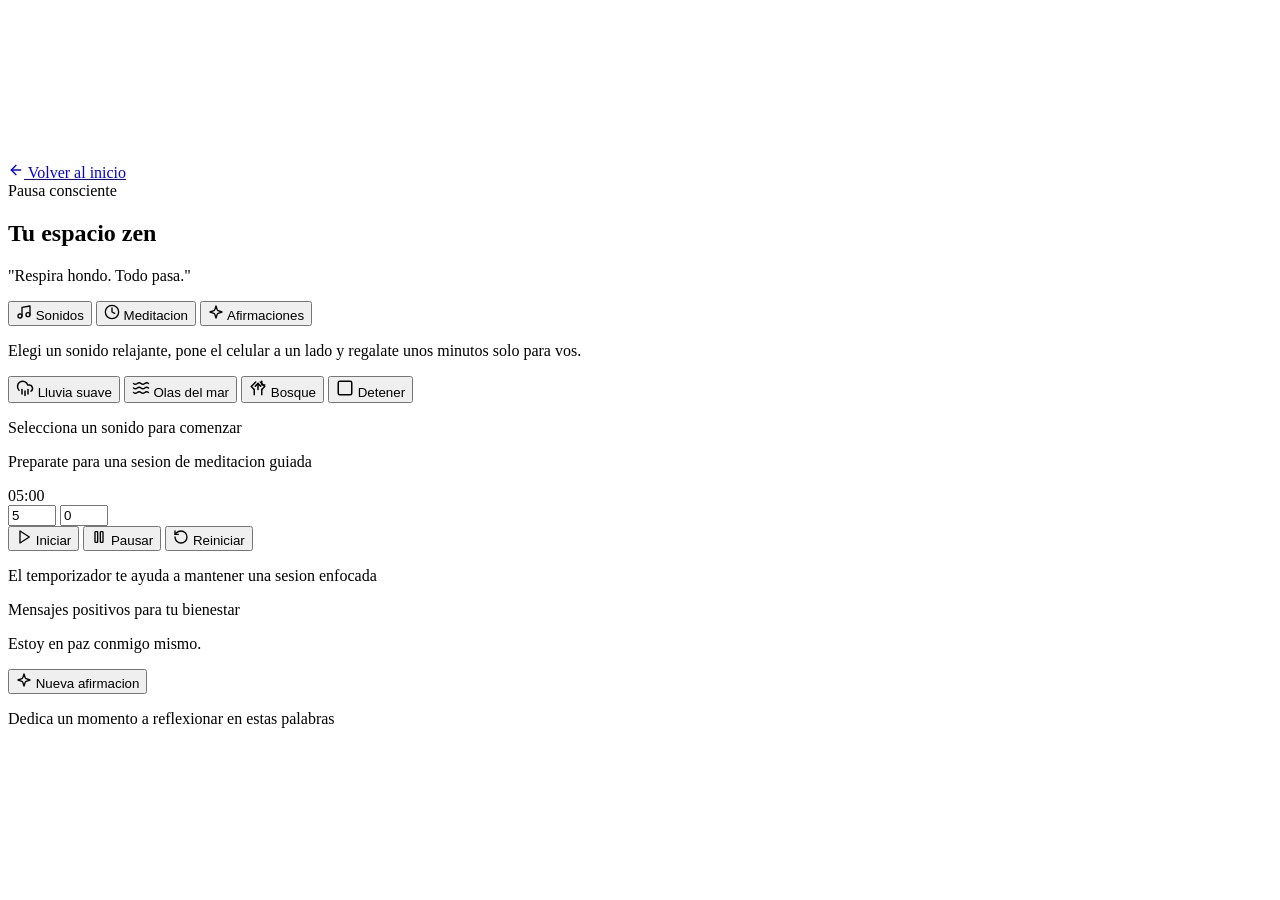
==== zen.html @ 9f2fbb26 "New website" ====
<!DOCTYPE html>
<html lang="es">
<head>
  <meta charset="UTF-8">
  <meta name="viewport" content="width=device-width, initial-scale=1.0">
  <title>Espacio Zen | Calm-Space</title>
  <meta name="description" content="Tu espacio de relajacion con sonidos, meditacion y afirmaciones.">
  <link rel="stylesheet" href="CSS/style.css">
</head>
<body>
  <section class="zen-page">
    <canvas id="zen-canvas" class="zen-canvas"></canvas>
    
    <div class="zen-container">
      <!-- Back Link -->
      <a href="index.html" class="zen-back-link">
        <svg width="16" height="16" viewBox="0 0 24 24" fill="none" stroke="currentColor" stroke-width="2" stroke-linecap="round" stroke-linejoin="round">
          <path d="m12 19-7-7 7-7"></path>
          <path d="M19 12H5"></path>
        </svg>
        Volver al inicio
      </a>

      <!-- Header -->
      <div class="zen-header">
        <span class="zen-label">Pausa consciente</span>
        <h1 class="zen-title">Tu espacio zen</h1>
      </div>

      <p class="zen-affirmation-header" id="header-affirmation">"Respira hondo. Todo pasa."</p>

      <!-- Tabs -->
      <div class="zen-tabs">
        <button class="zen-tab active" data-tab="audio" onclick="switchTab('audio')">
          <svg width="16" height="16" viewBox="0 0 24 24" fill="none" stroke="currentColor" stroke-width="2" stroke-linecap="round" stroke-linejoin="round">
            <path d="M9 18V5l12-2v13"></path>
            <circle cx="6" cy="18" r="3"></circle>
            <circle cx="18" cy="16" r="3"></circle>
          </svg>
          Sonidos
        </button>
        <button class="zen-tab" data-tab="timer" onclick="switchTab('timer')">
          <svg width="16" height="16" viewBox="0 0 24 24" fill="none" stroke="currentColor" stroke-width="2" stroke-linecap="round" stroke-linejoin="round">
            <circle cx="12" cy="12" r="10"></circle>
            <polyline points="12 6 12 12 16 14"></polyline>
          </svg>
          Meditacion
        </button>
        <button class="zen-tab" data-tab="affirmations" onclick="switchTab('affirmations')">
          <svg width="16" height="16" viewBox="0 0 24 24" fill="none" stroke="currentColor" stroke-width="2" stroke-linecap="round" stroke-linejoin="round">
            <path d="m12 3-1.912 5.813a2 2 0 0 1-1.275 1.275L3 12l5.813 1.912a2 2 0 0 1 1.275 1.275L12 21l1.912-5.813a2 2 0 0 1 1.275-1.275L21 12l-5.813-1.912a2 2 0 0 1-1.275-1.275L12 3Z"></path>
          </svg>
          Afirmaciones
        </button>
      </div>

      <!-- Audio View -->
      <div class="zen-view active" id="view-audio">
        <p class="zen-view-description">Elegi un sonido relajante, pone el celular a un lado y regalate unos minutos solo para vos.</p>
        <div class="zen-buttons">
          <button class="zen-btn" id="btn-lluvia" onclick="toggleSound('lluvia')">
            <svg width="18" height="18" viewBox="0 0 24 24" fill="none" stroke="currentColor" stroke-width="2" stroke-linecap="round" stroke-linejoin="round">
              <path d="M4 14.899A7 7 0 1 1 15.71 8h1.79a4.5 4.5 0 0 1 2.5 8.242"></path>
              <path d="M16 14v6"></path>
              <path d="M8 14v6"></path>
              <path d="M12 16v6"></path>
            </svg>
            Lluvia suave
          </button>
          <button class="zen-btn" id="btn-olas" onclick="toggleSound('olas')">
            <svg width="18" height="18" viewBox="0 0 24 24" fill="none" stroke="currentColor" stroke-width="2" stroke-linecap="round" stroke-linejoin="round">
              <path d="M2 6c.6.5 1.2 1 2.5 1C7 7 7 5 9.5 5c2.6 0 2.4 2 5 2 2.5 0 2.5-2 5-2 1.3 0 1.9.5 2.5 1"></path>
              <path d="M2 12c.6.5 1.2 1 2.5 1 2.5 0 2.5-2 5-2 2.6 0 2.4 2 5 2 2.5 0 2.5-2 5-2 1.3 0 1.9.5 2.5 1"></path>
              <path d="M2 18c.6.5 1.2 1 2.5 1 2.5 0 2.5-2 5-2 2.6 0 2.4 2 5 2 2.5 0 2.5-2 5-2 1.3 0 1.9.5 2.5 1"></path>
            </svg>
            Olas del mar
          </button>
          <button class="zen-btn" id="btn-bosque" onclick="toggleSound('bosque')">
            <svg width="18" height="18" viewBox="0 0 24 24" fill="none" stroke="currentColor" stroke-width="2" stroke-linecap="round" stroke-linejoin="round">
              <path d="M17 14v7"></path>
              <path d="M7 14v7"></path>
              <path d="M17 3v4a1 1 0 0 0 1 1h3"></path>
              <path d="M12 6v8"></path>
              <path d="m12 6-3.5 3.5"></path>
              <path d="m12 6 3.5 3.5"></path>
              <path d="m7 14-4-4 6-6"></path>
              <path d="m17 14 4-4-6-6"></path>
            </svg>
            Bosque
          </button>
          <button class="zen-btn dashed" onclick="stopSound()">
            <svg width="18" height="18" viewBox="0 0 24 24" fill="none" stroke="currentColor" stroke-width="2" stroke-linecap="round" stroke-linejoin="round">
              <rect x="3" y="3" width="18" height="18" rx="2"></rect>
            </svg>
            Detener
          </button>
        </div>
        <p class="zen-status" id="sound-status">Selecciona un sonido para comenzar</p>
      </div>

      <!-- Timer View -->
      <div class="zen-view" id="view-timer">
        <p class="zen-view-description">Preparate para una sesion de meditacion guiada</p>
        <div class="timer-container">
          <div class="timer-display" id="timer-display">05:00</div>
          <div class="timer-inputs">
            <input type="number" id="timer-minutes" class="timer-input" value="5" min="1" max="60" placeholder="Min">
            <input type="number" id="timer-seconds" class="timer-input" value="0" min="0" max="59" placeholder="Seg">
          </div>
          <div class="zen-buttons">
            <button class="zen-btn" onclick="startTimer()">
              <svg width="16" height="16" viewBox="0 0 24 24" fill="none" stroke="currentColor" stroke-width="2" stroke-linecap="round" stroke-linejoin="round">
                <polygon points="6 3 20 12 6 21 6 3"></polygon>
              </svg>
              Iniciar
            </button>
            <button class="zen-btn" onclick="pauseTimer()">
              <svg width="16" height="16" viewBox="0 0 24 24" fill="none" stroke="currentColor" stroke-width="2" stroke-linecap="round" stroke-linejoin="round">
                <rect x="14" y="4" width="4" height="16" rx="1"></rect>
                <rect x="6" y="4" width="4" height="16" rx="1"></rect>
              </svg>
              Pausar
            </button>
            <button class="zen-btn" onclick="resetTimer()">
              <svg width="16" height="16" viewBox="0 0 24 24" fill="none" stroke="currentColor" stroke-width="2" stroke-linecap="round" stroke-linejoin="round">
                <path d="M3 12a9 9 0 1 0 9-9 9.75 9.75 0 0 0-6.74 2.74L3 8"></path>
                <path d="M3 3v5h5"></path>
              </svg>
              Reiniciar
            </button>
          </div>
        </div>
        <p class="zen-status">El temporizador te ayuda a mantener una sesion enfocada</p>
      </div>

      <!-- Affirmations View -->
      <div class="zen-view" id="view-affirmations">
        <p class="zen-view-description">Mensajes positivos para tu bienestar</p>
        <div class="affirmation-box">
          <p class="affirmation-text" id="affirmation-text">Estoy en paz conmigo mismo.</p>
        </div>
        <button class="zen-btn" onclick="getRandomAffirmation()">
          <svg width="16" height="16" viewBox="0 0 24 24" fill="none" stroke="currentColor" stroke-width="2" stroke-linecap="round" stroke-linejoin="round">
            <path d="m12 3-1.912 5.813a2 2 0 0 1-1.275 1.275L3 12l5.813 1.912a2 2 0 0 1 1.275 1.275L12 21l1.912-5.813a2 2 0 0 1 1.275-1.275L21 12l-5.813-1.912a2 2 0 0 1-1.275-1.275L12 3Z"></path>
          </svg>
          Nueva afirmacion
        </button>
        <p class="zen-status">Dedica un momento a reflexionar en estas palabras</p>
      </div>
    </div>
  </section>

  <script src="JS/zen.js"></script>
</body>
</html>
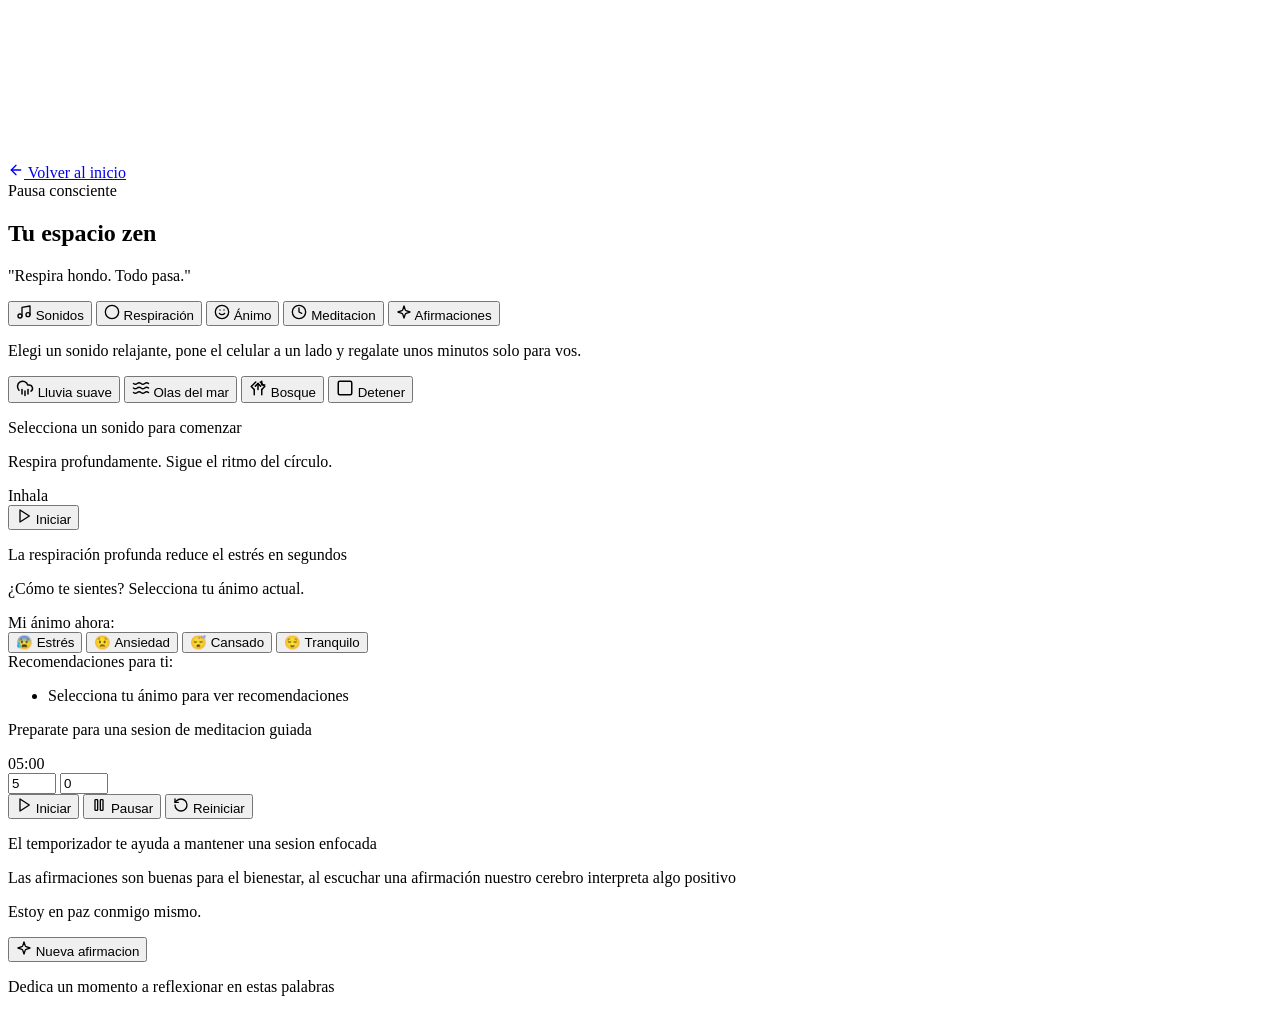
==== commit 93bfa20f: "Agregar funcs" ====
--- a/zen.html
+++ b/zen.html
@@ -39,6 +39,21 @@
           </svg>
           Sonidos
         </button>
+        <button class="zen-tab" data-tab="breathing" onclick="switchTab('breathing')">
+          <svg width="16" height="16" viewBox="0 0 24 24" fill="none" stroke="currentColor" stroke-width="2" stroke-linecap="round" stroke-linejoin="round">
+            <path d="M12 2C6.48 2 2 6.48 2 12s4.48 10 10 10 10-4.48 10-10S17.52 2 12 2z"></path>
+          </svg>
+          Respiración
+        </button>
+        <button class="zen-tab" data-tab="mood" onclick="switchTab('mood')">
+          <svg width="16" height="16" viewBox="0 0 24 24" fill="none" stroke="currentColor" stroke-width="2" stroke-linecap="round" stroke-linejoin="round">
+            <circle cx="12" cy="12" r="10"></circle>
+            <path d="M8 14s1.5 2 4 2 4-2 4-2"></path>
+            <line x1="9" y1="9" x2="9.01" y2="9"></line>
+            <line x1="15" y1="9" x2="15.01" y2="9"></line>
+          </svg>
+          Ánimo
+        </button>
         <button class="zen-tab" data-tab="timer" onclick="switchTab('timer')">
           <svg width="16" height="16" viewBox="0 0 24 24" fill="none" stroke="currentColor" stroke-width="2" stroke-linecap="round" stroke-linejoin="round">
             <circle cx="12" cy="12" r="10"></circle>
@@ -95,7 +110,60 @@
             Detener
           </button>
         </div>
+        <div class="audio-controls" id="audio-controls" style="display: none;">
+          <div class="audio-control-group">
+            <label class="audio-control-label">Volumen:</label>
+            <input type="range" id="volume-slider" class="audio-slider" min="0" max="100" value="70">
+            <span class="audio-value" id="volume-value">70%</span>
+          </div>
+          <div class="audio-control-group">
+            <label class="audio-control-label">Progreso:</label>
+            <div style="flex: 1;">
+              <div class="progress-bar">
+                <div class="progress-fill" id="progress-fill" style="width: 0%"></div>
+              </div>
+              <div class="time-display" id="time-display">0:00 / 0:00</div>
+            </div>
+          </div>
+        </div>
         <p class="zen-status" id="sound-status">Selecciona un sonido para comenzar</p>
+      </div>
+
+      <!-- Breathing View -->
+      <div class="zen-view" id="view-breathing">
+        <p class="zen-view-description">Respira profundamente. Sigue el ritmo del círculo.</p>
+        <div class="breathing-container">
+          <div class="breathing-circle" id="breathing-circle">
+            <span class="breathing-text" id="breathing-text">Inhala</span>
+          </div>
+          <button class="zen-btn" onclick="toggleBreathing()">
+            <svg width="16" height="16" viewBox="0 0 24 24" fill="none" stroke="currentColor" stroke-width="2" stroke-linecap="round" stroke-linejoin="round">
+              <polygon points="6 3 20 12 6 21 6 3"></polygon>
+            </svg>
+            <span id="breathing-btn-text">Iniciar</span>
+          </button>
+        </div>
+        <p class="zen-status">La respiración profunda reduce el estrés en segundos</p>
+      </div>
+
+      <!-- Mood View -->
+      <div class="zen-view" id="view-mood">
+        <p class="zen-view-description">¿Cómo te sientes? Selecciona tu ánimo actual.</p>
+        <div class="mood-selector-container">
+          <label class="mood-selector-label">Mi ánimo ahora:</label>
+          <div class="mood-buttons">
+            <button class="mood-btn" onclick="setMood('stress')">😰 Estrés</button>
+            <button class="mood-btn" onclick="setMood('anxiety')">😟 Ansiedad</button>
+            <button class="mood-btn" onclick="setMood('tired')">😴 Cansado</button>
+            <button class="mood-btn" onclick="setMood('calm')">😌 Tranquilo</button>
+          </div>
+        </div>
+        <div class="recommendations-container">
+          <div class="recommendations-title">Recomendaciones para ti:</div>
+          <ul class="recommendations-list" id="recommendations-list">
+            <li>Selecciona tu ánimo para ver recomendaciones</li>
+          </ul>
+        </div>
       </div>
 
       <!-- Timer View -->
@@ -135,7 +203,7 @@
 
       <!-- Affirmations View -->
       <div class="zen-view" id="view-affirmations">
-        <p class="zen-view-description">Mensajes positivos para tu bienestar</p>
+        <p class="zen-view-description">Las afirmaciones son buenas para el bienestar, al escuchar una afirmación nuestro cerebro interpreta algo positivo</p>
         <div class="affirmation-box">
           <p class="affirmation-text" id="affirmation-text">Estoy en paz conmigo mismo.</p>
         </div>
